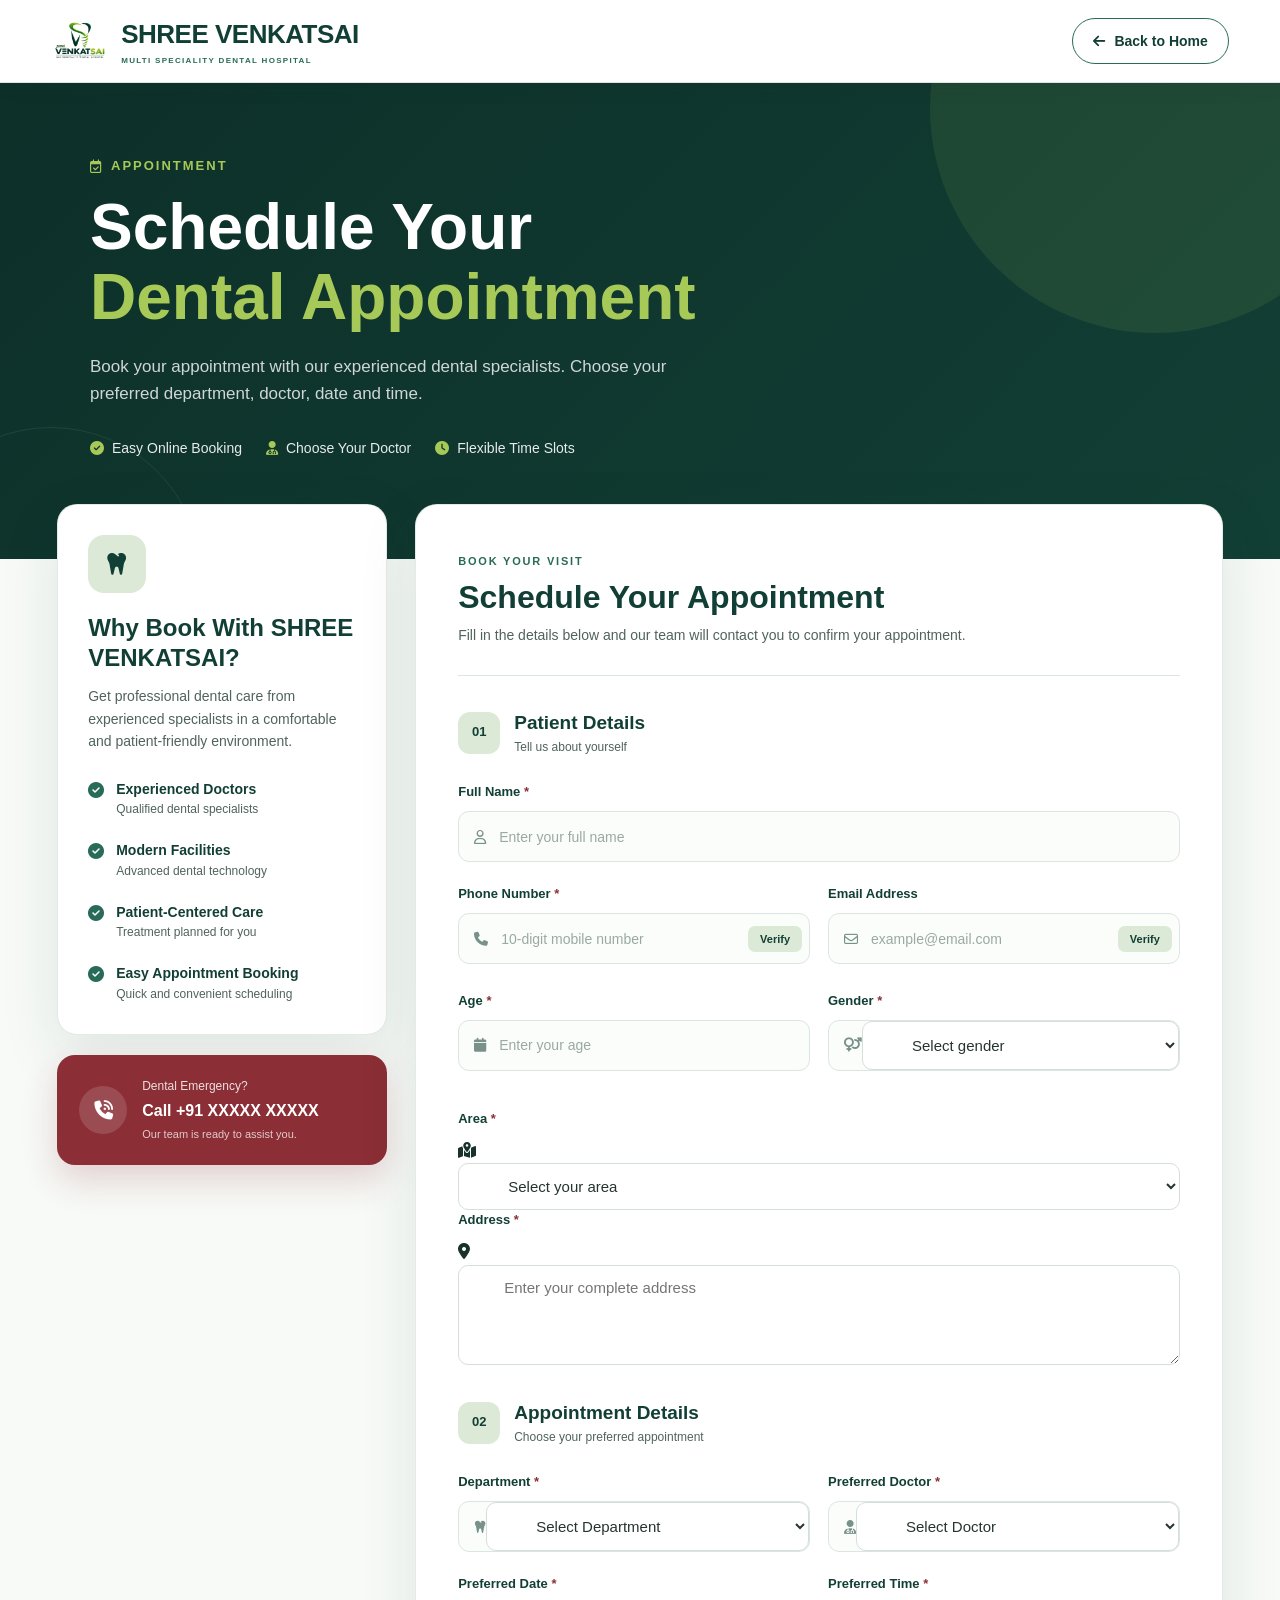
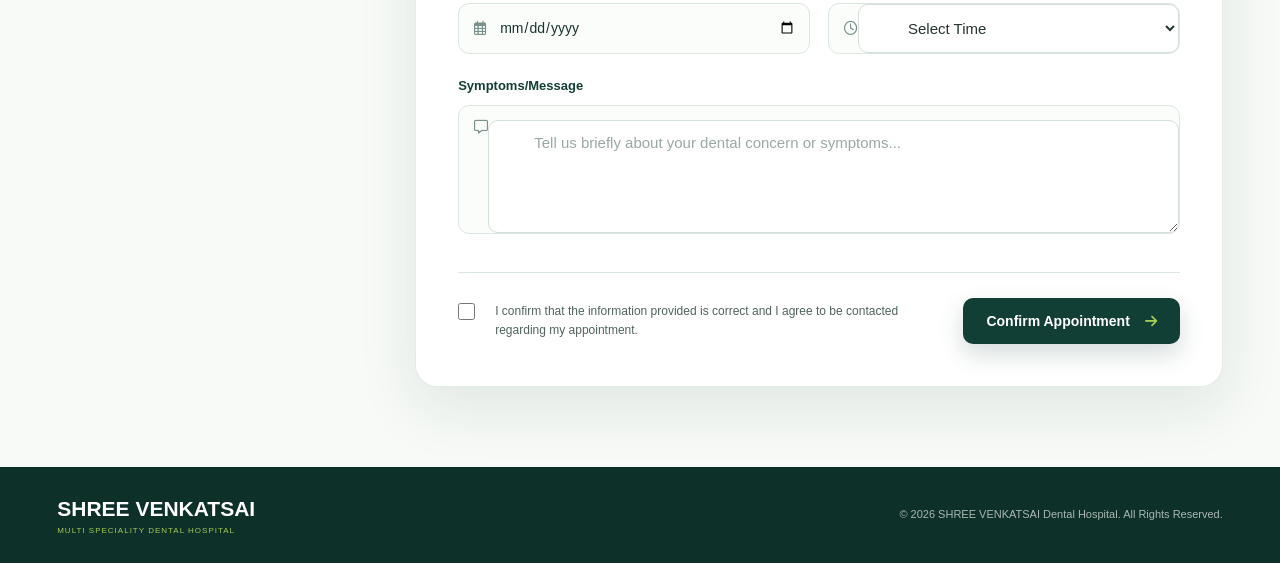
==== book-appointment/book-appointment.html @ 3d4d2334 "frontend" ====
<!DOCTYPE html>
<html lang="en">
<head>
    <meta charset="UTF-8">
    <meta name="viewport" content="width=device-width, initial-scale=1.0">

    <title>Book Appointment | SHREE VENKATSAI Dental Hospital</title>

    <link rel="stylesheet" href="book-appointment.css">

    <!-- Font Awesome -->
    <link
        rel="stylesheet"
        href="https://cdnjs.cloudflare.com/ajax/libs/font-awesome/6.5.2/css/all.min.css"
    >
</head>

<body>

    <!-- ================= HEADER ================= -->

    <header class="appointment-header">

        <div class="header-container">

            <a href="../html/index.html" class="brand">

                <img
                    src="../assets/logo.jpg"
                    alt="SHREE VENKATSAI Dental Hospital Logo"
                >

                <div class="brand-text">
                    <span>SHREE VENKATSAI</span>
                    <small>MULTI SPECIALITY DENTAL HOSPITAL</small>
                </div>

            </a>

            <a href="../html/index.html" class="back-home">
                <i class="fa-solid fa-arrow-left"></i>
                Back to Home
            </a>

        </div>

    </header>


    <!-- ================= HERO ================= -->

    <section class="appointment-hero">

        <div class="hero-content">

            <span class="hero-tag">
                <i class="fa-regular fa-calendar-check"></i>
                APPOINTMENT
            </span>

            <h1>
                Schedule Your
                <span>Dental Appointment</span>
            </h1>

            <p>
                Book your appointment with our experienced dental specialists.
                Choose your preferred department, doctor, date and time.
            </p>

            <div class="hero-features">

                <div class="hero-feature">
                    <i class="fa-solid fa-circle-check"></i>
                    <span>Easy Online Booking</span>
                </div>

                <div class="hero-feature">
                    <i class="fa-solid fa-user-doctor"></i>
                    <span>Choose Your Doctor</span>
                </div>

                <div class="hero-feature">
                    <i class="fa-solid fa-clock"></i>
                    <span>Flexible Time Slots</span>
                </div>

            </div>

        </div>

    </section>


    <!-- ================= MAIN ================= -->

    <main class="appointment-main">

        <div class="appointment-wrapper">


            <!-- LEFT INFORMATION PANEL -->

            <aside class="appointment-info">

                <div class="info-card">

                    <div class="info-icon">
                        <i class="fa-solid fa-tooth"></i>
                    </div>

                    <h2>Why Book With SHREE VENKATSAI?</h2>

                    <p>
                        Get professional dental care from experienced
                        specialists in a comfortable and patient-friendly
                        environment.
                    </p>

                    <div class="info-list">

                        <div class="info-item">
                            <i class="fa-solid fa-circle-check"></i>
                            <div>
                                <strong>Experienced Doctors</strong>
                                <span>
                                    Qualified dental specialists
                                </span>
                            </div>
                        </div>

                        <div class="info-item">
                            <i class="fa-solid fa-circle-check"></i>
                            <div>
                                <strong>Modern Facilities</strong>
                                <span>
                                    Advanced dental technology
                                </span>
                            </div>
                        </div>

                        <div class="info-item">
                            <i class="fa-solid fa-circle-check"></i>
                            <div>
                                <strong>Patient-Centered Care</strong>
                                <span>
                                    Treatment planned for you
                                </span>
                            </div>
                        </div>

                        <div class="info-item">
                            <i class="fa-solid fa-circle-check"></i>
                            <div>
                                <strong>Easy Appointment Booking</strong>
                                <span>
                                    Quick and convenient scheduling
                                </span>
                            </div>
                        </div>

                    </div>

                </div>


                <!-- Emergency -->

                <div class="emergency-card">

                    <div class="emergency-icon">
                        <i class="fa-solid fa-phone-volume"></i>
                    </div>

                    <div>
                        <span>Dental Emergency?</span>

                        <strong>
                            Call +91 XXXXX XXXXX
                        </strong>

                        <small>
                            Our team is ready to assist you.
                        </small>
                    </div>

                </div>

            </aside>


            <!-- APPOINTMENT FORM -->

            <section class="appointment-card">

                <div class="form-heading">

                    <span class="section-label">
                        BOOK YOUR VISIT
                    </span>

                    <h2>Schedule Your Appointment</h2>

                    <p>
                        Fill in the details below and our team will contact
                        you to confirm your appointment.
                    </p>

                </div>


                <form id="appointmentForm">


                    <!-- PATIENT DETAILS -->

                    <div class="form-section">

                        <div class="form-section-title">

                            <span class="number">
                                01
                            </span>

                            <div>
                                <h3>Patient Details</h3>
                                <p>Tell us about yourself</p>
                            </div>

                        </div>


                        <div class="form-grid">

                            <!-- Full Name -->

                            <div class="form-group full-width">

                                <label for="fullName">
                                    Full Name
                                    <span>*</span>
                                </label>

                                <div class="input-box">

                                    <i class="fa-regular fa-user"></i>

                                    <input
                                        type="text"
                                        id="fullName"
                                        name="fullName"
                                        placeholder="Enter your full name"
                                        required
                                    >

                                </div>

                            </div>


                            <!-- Phone -->

                            <div class="form-group">

                                <label for="phone">
                                    Phone Number
                                    <span>*</span>
                                </label>

                                <div class="input-box">

                                    <i class="fa-solid fa-phone"></i>

                                    <input
                                        type="tel"
                                        id="phone"
                                        name="phone"
                                        placeholder="10-digit mobile number"
                                        maxlength="10"
                                        required
                                    >

                                    <button
                                        type="button"
                                        class="verify-btn"
                                        id="verifyPhone"
                                    >
                                        Verify
                                    </button>

                                </div>

                                <small
                                    class="verification-message"
                                    id="phoneMessage"
                                ></small>

                            </div>


                            <!-- Email -->

                            <div class="form-group">

                                <label for="email">
                                    Email Address
                                </label>

                                <div class="input-box">

                                    <i class="fa-regular fa-envelope"></i>

                                    <input
                                        type="email"
                                        id="email"
                                        name="email"
                                        placeholder="example@email.com"
                                    >

                                    <button
                                        type="button"
                                        class="verify-btn"
                                        id="verifyEmail"
                                    >
                                        Verify
                                    </button>

                                </div>

                                <small
                                    class="verification-message"
                                    id="emailMessage"
                                ></small>

                            </div>


                            <!-- Age -->

                            <div class="form-group">

                                <label for="age">
                                    Age
                                    <span>*</span>
                                </label>

                                <div class="input-box">

                                    <i class="fa-solid fa-calendar"></i>

                                    <input
                                        type="number"
                                        id="age"
                                        name="age"
                                        min="1"
                                        max="120"
                                        placeholder="Enter your age"
                                          required
                                       
                                    >

                                </div>

                            </div>


                            <!-- Gender -->

                            <div class="form-group">

                                <label for="gender">
                                    Gender
                                    <span>*</span>
                                </label>

                                <div class="input-box select-box">

                                    <i class="fa-solid fa-venus-mars"></i>

                                    <select id="gender" name="gender" required>

                                        <option value="">
                                            Select gender
                                        </option>

                                        <option value="Male">
                                            Male
                                        </option>

                                        <option value="Female">
                                            Female
                                        </option>

                                        <option value="Other">
                                            Other
                                        </option>

                                    </select>

                                </div>

                            </div>

                        </div>

                    </div>





<!-- Area -->
<div class="form-group">
    <label for="area">
        Area <span class="required">*</span>
    </label>

    <div class="input-wrapper">
        <i class="fa-solid fa-map-location-dot"></i>

        <select id="area" name="area" required>

            <option value="">
                Select your area
            </option>

            <option value="Aland Road">
                Aland Road
            </option>

            <option value="Aiwan-E-Shahi">
                Aiwan-E-Shahi
            </option>

            <option value="Basaveshwar Colony">
                Basaveshwar Colony
            </option>

            <option value="Bhagyavanti Nagar">
                Bhagyavanti Nagar
            </option>

            <option value="Brhampur">
                Brhampur
            </option>

            <option value="Chandni Chowk">
                Chandni Chowk
            </option>

            <option value="Dargah Road">
                Dargah Road
            </option>

            <option value="GDA Layout">
                GDA Layout
            </option>

            <option value="Gulbarga University">
                Gulbarga University
            </option>

            <option value="Hagarga Road">
                Hagarga Road
            </option>

            <option value="Humnabad Road">
                Humnabad Road
            </option>

            <option value="Jagat">
                Jagat
            </option>

            <option value="Jevargi Road">
                Jevargi Road
            </option>

            <option value="Kailash Nagar">
                Kailash Nagar
            </option>

            <option value="Khadak Chowk">
                Khadak Chowk
            </option>

            <option value="Khuba Plot">
                Khuba Plot
            </option>

            <option value="Kusnoor">
                Kusnoor
            </option>

            <option value="Mahadev Nagar">
                Mahadev Nagar
            </option>

            <option value="Malkhed Road">
                Malkhed Road
            </option>

            <option value="Mominpura">
                Mominpura
            </option>

            <option value="MSK Mill Road">
                MSK Mill Road
            </option>

            <option value="Nehru Gunj">
                Nehru Gunj
            </option>

            <option value="Sedam Road">
                Sedam Road
            </option>

            <option value="Shahabad Road">
                Shahabad Road
            </option>

            <option value="Shanti Nagar">
                Shanti Nagar
            </option>

            <option value="Station Bazar">
                Station Bazar
            </option>

            <option value="Super Market">
                Super Market
            </option>

            <option value="Uday Nagar">
                Uday Nagar
            </option>

            <option value="Vidya Nagar">
                Vidya Nagar
            </option>

            <option value="Vijay Nagar">
                Vijay Nagar
            </option>

            <option value="Yadgir Road">
                Yadgir Road
            </option>

            <option value="Other">
                Other
            </option>

        </select>
    </div>
    <div class="form-group full-width other-area-group" id="otherAreaGroup" style="display: none;">
    <label for="otherArea">
        Enter Your Area <span class="required">*</span>
    </label>

    <div class="input-wrapper">
        <i class="fa-solid fa-location-dot"></i>

        <textarea
            id="otherArea"
            name="otherArea"
            rows="2"
            placeholder="Please enter your area"
        ></textarea>
    </div>
</div>
</div>

                    <!-- Address -->
<div class="form-group">
    <label for="address">
        Address <span class="required">*</span>
    </label>

    <div class="input-wrapper">
        <i class="fa-solid fa-location-dot"></i>

        <textarea
            id="address"
            name="address"
            placeholder="Enter your complete address"
            rows="3"
            required></textarea>
    </div>
</div>
<br>

                    <!-- APPOINTMENT DETAILS -->

                    <div class="form-section">

                        <div class="form-section-title">

                            <span class="number">
                                02
                            </span>

                            <div>
                                <h3>Appointment Details</h3>
                                <p>Choose your preferred appointment</p>
                            </div>

                        </div>


                        <div class="form-grid">


                            <!-- Department -->

                            <div class="form-group">

                                <label for="department">
                                    Department
                                    <span>*</span>
                                </label>

                                <div class="input-box select-box">

                                    <i class="fa-solid fa-tooth"></i>

                                    <select
                                        id="department"
                                        name="department"
                                        required
                                    >

                                        <option value="">
                                            Select Department
                                        </option>

                                        <option value="General Dentistry">
                                            General Dentistry
                                        </option>

                                        <option value="Orthodontics">
                                            Orthodontics
                                        </option>

                                        <option value="Endodontics">
                                            Endodontics
                                        </option>

                                        <option value="Periodontics">
                                            Periodontics
                                        </option>

                                        <option value="Prosthodontics">
                                            Prosthodontics
                                        </option>

                                        <option value="Pediatric Dentistry">
                                            Pediatric Dentistry
                                        </option>

                                        <option value="Oral Surgery">
                                            Oral & Maxillofacial Surgery
                                        </option>

                                        <option value="Cosmetic Dentistry">
                                            Cosmetic Dentistry
                                        </option>

                                    </select>

                                </div>

                            </div>


                            <!-- Doctor -->

                            <div class="form-group">

                                <label for="doctor">
                                    Preferred Doctor
                                    <span>*</span>
                                </label>

                                <div class="input-box select-box">

                                    <i class="fa-solid fa-user-doctor"></i>

                                    <select
                                        id="doctor"
                                        name="doctor"
                                        required
                                    >

                                        <option value="">
                                            Select Doctor
                                        </option>

                                        <option value="Dr. General">
                                            Dr. General
                                        </option>

                                        <option value="Dr. Orthodontist">
                                            Dr. Orthodontist
                                        </option>

                                        <option value="Dr. Endodontist">
                                            Dr. Endodontist
                                        </option>

                                        <option value="Dr. Prosthodontist">
                                            Dr. Prosthodontist
                                        </option>

                                    </select>

                                </div>

                            </div>


                            <!-- Date -->

                            <div class="form-group">

                                <label for="appointmentDate">
                                    Preferred Date
                                    <span>*</span>
                                </label>

                                <div class="input-box">

                                    <i class="fa-regular fa-calendar-days"></i>

                                    <input
                                        type="date"
                                        id="appointmentDate"
                                        name="appointmentDate"
                                        required
                                    >

                                </div>

                            </div>


                            <!-- Time -->

                            <div class="form-group">

                                <label for="appointmentTime">
                                    Preferred Time
                                    <span>*</span>
                                </label>

                                <div class="input-box select-box">

                                    <i class="fa-regular fa-clock"></i>

                                    <select
                                        id="appointmentTime"
                                        name="appointmentTime"
                                        required
                                    >

                                        <option value="">
                                            Select Time
                                        </option>

                                        <option value="09:00 AM">
                                            09:00 AM
                                        </option>

                                        <option value="09:30 AM">
                                            09:30 AM
                                        </option>

                                        <option value="10:00 AM">
                                            10:00 AM
                                        </option>

                                        <option value="10:30 AM">
                                            10:30 AM
                                        </option>

                                        <option value="11:00 AM">
                                            11:00 AM
                                        </option>

                                        <option value="11:30 AM">
                                            11:30 AM
                                        </option>

                                        <option value="12:00 PM">
                                            12:00 PM
                                        </option>

                                        <option value="02:00 PM">
                                            02:00 PM
                                        </option>

                                        <option value="02:30 PM">
                                            02:30 PM
                                        </option>

                                        <option value="03:00 PM">
                                            03:00 PM
                                        </option>

                                        <option value="03:30 PM">
                                            03:30 PM
                                        </option>

                                        <option value="04:00 PM">
                                            04:00 PM
                                        </option>

                                        <option value="04:30 PM">
                                            04:30 PM
                                        </option>

                                        <option value="05:00 PM">
                                            05:00 PM
                                        </option>

                                        <option value="05:30 PM">
                                            05:30 PM
                                        </option>

                                        <option value="06:00 PM">
                                            06:00 PM
                                        </option>

                                        <option value="06:30 PM">
                                            06:30 PM
                                        </option>

                                        <option value="07:00 PM">
                                            07:00 PM
                                        </option>

                                    </select>

                                </div>

                            </div>


                            <!-- Symptoms -->

                            <div class="form-group full-width">

                                <label for="symptoms">
                                   Symptoms/Message 
                                </label>

                                <div class="textarea-box">

                                    <i class="fa-regular fa-message"></i>

                                    <textarea
                                        id="symptoms"
                                        name="symptoms"
                                        rows="5"
                                        placeholder="Tell us briefly about your dental concern or symptoms..."
                                    ></textarea>

                                </div>

                            </div>

                        </div>

                    </div>


                    <!-- TERMS -->

                    <div class="form-bottom">

                        <label class="checkbox-label">

                            <input
                                type="checkbox"
                                id="terms"
                                required
                            >

                            <span class="custom-checkbox"></span>

                            <span>
                                I confirm that the information provided is
                                correct and I agree to be contacted regarding
                                my appointment.
                            </span>

                        </label>


                        <button
                            type="submit"
                            class="submit-btn"
                        >

                            <span>
                                Confirm Appointment
                            </span>

                            <i class="fa-solid fa-arrow-right"></i>

                        </button>

                    </div>

                </form>

            </section>

        </div>

    </main>


    <!-- ================= SUCCESS MODAL ================= -->

    <div
        class="success-overlay"
        id="successOverlay"
    >

        <div class="success-modal">

            <button
                class="close-modal"
                id="closeModal"
                type="button"
            >
                <i class="fa-solid fa-xmark"></i>
            </button>

            <div class="success-icon">

                <i class="fa-solid fa-check"></i>

            </div>

            <h2>Appointment Booked!</h2>

            <p>
                Your appointment request has been submitted successfully.
                Our team will contact you shortly to confirm your appointment.
            </p>

            <div class="appointment-summary">

                <div>
                    <span>Patient</span>
                    <strong id="summaryName">-</strong>
                </div>

                <div>
                    <span>Doctor</span>
                    <strong id="summaryDoctor">-</strong>
                </div>

                <div>
                    <span>Date</span>
                    <strong id="summaryDate">-</strong>
                </div>

                <div>
                    <span>Time</span>
                    <strong id="summaryTime">-</strong>
                </div>

            </div>

            <button
                type="button"
                class="book-another-btn"
                id="bookAnother"
            >
                Book Another Appointment
            </button>

            <a
                href="index.html"
                class="modal-home"
            >
                Back to Home
            </a>

        </div>

    </div>


    <!-- ================= FOOTER ================= -->

    <footer class="appointment-footer">

        <div class="footer-container">

            <div class="footer-brand">

                <strong>SHREE VENKATSAI</strong>

                <span>
                    MULTI SPECIALITY DENTAL HOSPITAL
                </span>

            </div>

            <p>
                © 2026 SHREE VENKATSAI Dental Hospital. All Rights Reserved.
            </p>

        </div>

    </footer>


    <script src="book-appointment.js"></script>

</body>
</html>
---- book-appointment/book-appointment.css ----
/* =========================================================
   ODSMART DENTAL HOSPITAL
   BOOK APPOINTMENT PAGE
   ========================================================= */

* {
    margin: 0;
    padding: 0;
    box-sizing: border-box;
}

:root {

    --dark-green: #123f35;
    --deep-green: #0d3029;
    --green: #286b58;
    --lime: #a7c957;
    --sage: #dce9d7;
    --mint: #edf5ed;

    --white: #ffffff;
    --off-white: #f7faf7;

    --text-dark: #18332c;
    --text: #50635d;
    --border: #dce6e1;

    --maroon: #8b2e35;

    --shadow:
        0 20px 60px rgba(18, 63, 53, 0.10);

    --transition: 0.3s ease;
}

html {
    scroll-behavior: smooth;
}

body {
    font-family:
        "Segoe UI",
        Arial,
        sans-serif;

    background: var(--off-white);
    color: var(--text-dark);

    line-height: 1.6;
}


/* =========================================================
   HEADER
   ========================================================= */

.appointment-header {

    background: var(--white);

    border-bottom:
        1px solid var(--border);

    position: sticky;
    top: 0;
    z-index: 1000;

    box-shadow:
        0 4px 20px rgba(18, 63, 53, 0.06);
}

.header-container {

    width: min(1200px, 92%);

    margin: auto;

    min-height: 82px;

    display: flex;

    align-items: center;

    justify-content: space-between;
}

.brand {

    display: flex;

    align-items: center;

    gap: 12px;

    text-decoration: none;

    color: var(--dark-green);
}

.brand img {

    width: 58px;
    height: 58px;

    object-fit: contain;
}

.brand-text {

    display: flex;

    flex-direction: column;
}

.brand-text span {

    font-size: 26px;

    font-weight: 800;

    letter-spacing: -0.5px;
}

.brand-text small {

    font-size: 8px;

    font-weight: 700;

    letter-spacing: 1.3px;

    color: var(--green);
}

.back-home {

    display: inline-flex;

    align-items: center;

    gap: 9px;

    padding: 11px 20px;

    border: 1px solid var(--green);

    border-radius: 30px;

    color: var(--dark-green);

    text-decoration: none;

    font-size: 14px;

    font-weight: 600;

    transition: var(--transition);
}

.back-home:hover {

    background: var(--dark-green);

    color: var(--white);

    transform: translateY(-2px);
}


/* =========================================================
   HERO
   ========================================================= */

.appointment-hero {

    background:
        linear-gradient(
            135deg,
            var(--deep-green),
            var(--dark-green)
        );

    position: relative;

    overflow: hidden;

    padding: 70px 20px 100px;

    color: var(--white);
}

.appointment-hero::before {

    content: "";

    position: absolute;

    width: 450px;
    height: 450px;

    border-radius: 50%;

    background: rgba(167, 201, 87, 0.10);

    right: -100px;
    top: -200px;
}

.appointment-hero::after {

    content: "";

    position: absolute;

    width: 300px;
    height: 300px;

    border-radius: 50%;

    border: 1px solid rgba(255,255,255,0.08);

    left: -100px;
    bottom: -170px;
}

.hero-content {

    width: min(1100px, 92%);

    margin: auto;

    position: relative;

    z-index: 2;
}

.hero-tag {

    display: inline-flex;

    align-items: center;

    gap: 8px;

    color: var(--lime);

    font-size: 13px;

    font-weight: 800;

    letter-spacing: 2px;

    margin-bottom: 15px;
}

.hero-content h1 {

    font-size: clamp(38px, 5vw, 64px);

    line-height: 1.1;

    max-width: 750px;

    margin-bottom: 20px;

    font-weight: 800;
}

.hero-content h1 span {

    color: var(--lime);

    display: block;
}

.hero-content p {

    max-width: 650px;

    font-size: 17px;

    color: rgba(255,255,255,0.80);

    margin-bottom: 30px;
}

.hero-features {

    display: flex;

    flex-wrap: wrap;

    gap: 24px;
}

.hero-feature {

    display: flex;

    align-items: center;

    gap: 8px;

    font-size: 14px;

    color: rgba(255,255,255,0.90);
}

.hero-feature i {

    color: var(--lime);
}


/* =========================================================
   MAIN
   ========================================================= */

.appointment-main {

    padding: 0 20px 80px;
}

.appointment-wrapper {

    width: min(1180px, 94%);

    margin: -55px auto 0;

    position: relative;

    z-index: 10;

    display: grid;

    grid-template-columns: 330px 1fr;

    gap: 28px;

    align-items: start;
}


/* =========================================================
   LEFT INFORMATION
   ========================================================= */

.appointment-info {

    display: flex;

    flex-direction: column;

    gap: 20px;
}

.info-card {

    background: var(--white);

    border-radius: 20px;

    padding: 30px;

    box-shadow: var(--shadow);

    border: 1px solid rgba(220,230,225,0.8);
}

.info-icon {

    width: 58px;
    height: 58px;

    border-radius: 16px;

    display: flex;

    align-items: center;

    justify-content: center;

    background: var(--sage);

    color: var(--dark-green);

    font-size: 25px;

    margin-bottom: 20px;
}

.info-card h2 {

    font-size: 24px;

    line-height: 1.25;

    margin-bottom: 12px;

    color: var(--dark-green);
}

.info-card > p {

    font-size: 14px;

    color: var(--text);

    margin-bottom: 25px;
}

.info-list {

    display: flex;

    flex-direction: column;

    gap: 20px;
}

.info-item {

    display: flex;

    gap: 12px;

    align-items: flex-start;
}

.info-item > i {

    color: var(--green);

    margin-top: 4px;
}

.info-item div {

    display: flex;

    flex-direction: column;
}

.info-item strong {

    font-size: 14px;

    color: var(--dark-green);
}

.info-item span {

    font-size: 12px;

    color: var(--text);
}


/* =========================================================
   EMERGENCY
   ========================================================= */

.emergency-card {

    background: var(--maroon);

    color: var(--white);

    border-radius: 18px;

    padding: 22px;

    display: flex;

    align-items: center;

    gap: 15px;

    box-shadow:
        0 15px 35px rgba(139,46,53,0.20);
}

.emergency-icon {

    width: 48px;
    height: 48px;

    border-radius: 50%;

    background: rgba(255,255,255,0.14);

    display: flex;

    align-items: center;

    justify-content: center;

    font-size: 19px;

    flex-shrink: 0;
}

.emergency-card > div:last-child {

    display: flex;

    flex-direction: column;
}

.emergency-card span {

    font-size: 12px;

    opacity: 0.85;
}

.emergency-card strong {

    font-size: 16px;

    margin: 2px 0;
}

.emergency-card small {

    font-size: 11px;

    opacity: 0.75;
}


/* =========================================================
   APPOINTMENT CARD
   ========================================================= */

.appointment-card {

    background: var(--white);

    border-radius: 22px;

    padding: 42px;

    box-shadow: var(--shadow);

    border: 1px solid rgba(220,230,225,0.8);
}

.form-heading {

    border-bottom:
        1px solid var(--border);

    padding-bottom: 28px;

    margin-bottom: 32px;
}

.section-label {

    display: inline-block;

    color: var(--green);

    font-size: 11px;

    font-weight: 800;

    letter-spacing: 1.8px;

    margin-bottom: 7px;
}

.form-heading h2 {

    color: var(--dark-green);

    font-size: 32px;

    line-height: 1.2;

    margin-bottom: 8px;
}

.form-heading p {

    color: var(--text);

    font-size: 14px;
}


/* =========================================================
   FORM SECTION
   ========================================================= */

.form-section {

    margin-bottom: 38px;
}

.form-section-title {

    display: flex;

    align-items: center;

    gap: 14px;

    margin-bottom: 25px;
}

.number {

    width: 42px;
    height: 42px;

    display: flex;

    align-items: center;

    justify-content: center;

    border-radius: 12px;

    background: var(--sage);

    color: var(--dark-green);

    font-size: 13px;

    font-weight: 800;
}

.form-section-title h3 {

    font-size: 19px;

    color: var(--dark-green);
}

.form-section-title p {

    color: var(--text);

    font-size: 12px;
}

.form-grid {

    display: grid;

    grid-template-columns:
        repeat(2, minmax(0, 1fr));

    gap: 22px 18px;
}

.form-group {

    min-width: 0;
}

.full-width {

    grid-column: 1 / -1;
}

.form-group label {

    display: block;

    margin-bottom: 8px;

    color: var(--dark-green);

    font-size: 13px;

    font-weight: 700;
}

.form-group label span {

    color: var(--maroon);
}

.input-box,
.textarea-box {

    width: 100%;

    min-height: 51px;

    border: 1px solid var(--border);

    border-radius: 11px;

    background: #fbfdfb;

    display: flex;

    align-items: center;

    transition: var(--transition);
}

.input-box:focus-within,
.textarea-box:focus-within {

    border-color: var(--green);

    background: var(--white);

    box-shadow:
        0 0 0 4px rgba(40,107,88,0.08);
}

.input-box > i,
.textarea-box > i {

    margin-left: 15px;

    color: #78918a;

    font-size: 14px;
}

.input-box input,
.input-box select,
.textarea-box textarea {

    width: 100%;

    border: none;

    outline: none;

    background: transparent;

    color: var(--text-dark);

    font-family: inherit;

    font-size: 14px;
}

.input-box input,
.input-box select {

    height: 49px;

    padding: 0 13px;
}

.input-box input::placeholder,
.textarea-box textarea::placeholder {

    color: #9aa9a4;
}

.select-box select {

    cursor: pointer;

    appearance: auto;
}

.textarea-box {

    align-items: flex-start;

    padding-top: 14px;
}

.textarea-box textarea {

    min-height: 110px;

    resize: vertical;

    padding: 0 14px;
}

.verify-btn {

    border: none;

    background: var(--sage);

    color: var(--dark-green);

    padding: 7px 12px;

    margin-right: 7px;

    border-radius: 7px;

    font-size: 11px;

    font-weight: 700;

    cursor: pointer;

    transition: var(--transition);

    flex-shrink: 0;
}

.verify-btn:hover {

    background: var(--green);

    color: var(--white);
}

.verification-message {

    display: block;

    margin-top: 5px;

    font-size: 11px;

    color: var(--green);
}


/* =========================================================
   BOTTOM
   ========================================================= */

.form-bottom {

    border-top:
        1px solid var(--border);

    padding-top: 25px;

    display: flex;

    justify-content: space-between;

    align-items: center;

    gap: 20px;
}

.checkbox-label {

    display: flex;

    align-items: flex-start;

    gap: 10px;

    max-width: 570px;

    font-size: 12px;

    color: var(--text);

    cursor: pointer;
}

.checkbox-label input {

    width: 17px;
    height: 17px;

    margin-top: 1px;

    accent-color: var(--green);

    flex-shrink: 0;
}

.submit-btn {

    border: none;

    background: var(--dark-green);

    color: var(--white);

    padding: 15px 23px;

    border-radius: 10px;

    display: inline-flex;

    align-items: center;

    gap: 15px;

    font-size: 14px;

    font-weight: 700;

    cursor: pointer;

    white-space: nowrap;

    transition: var(--transition);

    box-shadow:
        0 10px 25px rgba(18,63,53,0.18);
}

.submit-btn:hover {

    background: var(--green);

    transform: translateY(-2px);

    box-shadow:
        0 15px 30px rgba(18,63,53,0.22);
}

.submit-btn i {

    color: var(--lime);
}


/* =========================================================
   SUCCESS MODAL
   ========================================================= */

.success-overlay {

    position: fixed;

    inset: 0;

    background: rgba(8, 31, 26, 0.65);

    backdrop-filter: blur(7px);

    display: none;

    align-items: center;

    justify-content: center;

    padding: 20px;

    z-index: 5000;
}

.success-overlay.active {

    display: flex;
}

.success-modal {

    width: min(500px, 100%);

    background: var(--white);

    border-radius: 24px;

    padding: 40px;

    text-align: center;

    position: relative;

    box-shadow:
        0 30px 80px rgba(0,0,0,0.25);

    animation:
        modalIn 0.35s ease;
}

@keyframes modalIn {

    from {
        opacity: 0;
        transform: translateY(20px) scale(0.97);
    }

    to {
        opacity: 1;
        transform: translateY(0) scale(1);
    }
}

.close-modal {

    position: absolute;

    top: 15px;
    right: 15px;

    width: 35px;
    height: 35px;

    border: none;

    background: var(--mint);

    color: var(--dark-green);

    border-radius: 50%;

    cursor: pointer;
}

.success-icon {

    width: 75px;
    height: 75px;

    margin: 0 auto 20px;

    border-radius: 50%;

    display: flex;

    align-items: center;

    justify-content: center;

    background: var(--sage);

    color: var(--green);

    font-size: 32px;
}

.success-modal h2 {

    color: var(--dark-green);

    font-size: 28px;

    margin-bottom: 10px;
}

.success-modal > p {

    color: var(--text);

    font-size: 14px;

    margin-bottom: 25px;
}

.appointment-summary {

    display: grid;

    grid-template-columns: 1fr 1fr;

    gap: 10px;

    text-align: left;

    margin-bottom: 25px;
}

.appointment-summary div {

    background: var(--mint);

    padding: 12px;

    border-radius: 9px;

    display: flex;

    flex-direction: column;
}

.appointment-summary span {

    font-size: 10px;

    color: var(--text);
}

.appointment-summary strong {

    font-size: 13px;

    color: var(--dark-green);
}

.book-another-btn {

    width: 100%;

    border: none;

    background: var(--dark-green);

    color: var(--white);

    padding: 13px;

    border-radius: 9px;

    font-weight: 700;

    cursor: pointer;

    transition: var(--transition);
}

.book-another-btn:hover {

    background: var(--green);
}

.modal-home {

    display: inline-block;

    margin-top: 15px;

    color: var(--green);

    text-decoration: none;

    font-size: 13px;

    font-weight: 700;
}


/* =========================================================
   FOOTER
   ========================================================= */

.appointment-footer {

    background: var(--deep-green);

    color: var(--white);

    padding: 25px 20px;
}

.footer-container {

    width: min(1180px, 94%);

    margin: auto;

    display: flex;

    align-items: center;

    justify-content: space-between;

    gap: 20px;
}

.footer-brand {

    display: flex;

    flex-direction: column;
}

.footer-brand strong {

    font-size: 21px;
}

.footer-brand span {

    font-size: 8px;

    letter-spacing: 1px;

    color: var(--lime);
}

.footer-container p {

    font-size: 11px;

    color: rgba(255,255,255,0.65);
}


/* =========================================================
   RESPONSIVE
   ========================================================= */

@media (max-width: 1000px) {

    .appointment-wrapper {

        grid-template-columns: 1fr;
    }

    .appointment-info {

        display: grid;

        grid-template-columns: 1fr 1fr;
    }

    .emergency-card {

        height: 100%;
    }
}


@media (max-width: 700px) {

    .header-container {

        min-height: 70px;
    }

    .brand img {

        width: 48px;
        height: 48px;
    }

    .brand-text span {

        font-size: 21px;
    }

    .brand-text small {

        font-size: 6px;
    }

    .back-home {

        padding: 9px 12px;

        font-size: 12px;
    }

    .back-home i {

        display: none;
    }

    .appointment-hero {

        padding: 50px 15px 90px;
    }

    .hero-content {

        width: 94%;
    }

    .hero-content h1 {

        font-size: 38px;
    }

    .hero-content p {

        font-size: 14px;
    }

    .hero-features {

        flex-direction: column;

        gap: 12px;
    }

    .appointment-main {

        padding: 0 12px 50px;
    }

    .appointment-wrapper {

        width: 100%;

        margin-top: -45px;
    }

    .appointment-info {

        grid-template-columns: 1fr;
    }

    .appointment-card {

        padding: 25px 18px;

        border-radius: 17px;
    }

    .form-heading h2 {

        font-size: 26px;
    }

    .form-grid {

        grid-template-columns: 1fr;

        gap: 18px;
    }

    .full-width {

        grid-column: auto;
    }

    .form-bottom {

        flex-direction: column;

        align-items: stretch;
    }

    .submit-btn {

        width: 100%;

        justify-content: center;
    }

    .footer-container {

        flex-direction: column;

        text-align: center;
    }
}


@media (max-width: 450px) {

    .brand-text small {

        display: none;
    }

    .back-home {

        padding: 8px 10px;
    }

    .appointment-hero {

        padding-top: 40px;
    }

    .hero-content h1 {

        font-size: 32px;
    }

    .info-card {

        padding: 23px;
    }

    .appointment-summary {

        grid-template-columns: 1fr;
    }

    .success-modal {

        padding: 30px 20px;
    }
}

/* ========================================
   ADDRESS & AREA FIELDS
======================================== */

.form-group textarea,
.form-group select {
    width: 100%;
    border: 1px solid #d5dfd9;
    border-radius: 10px;
    padding: 13px 15px 13px 45px;
    font-size: 15px;
    font-family: inherit;
    background: #ffffff;
    color: #26352e;
    outline: none;
    transition: all 0.3s ease;
}

.form-group textarea {
    min-height: 100px;
    resize: vertical;
}

.form-group textarea:focus,
.form-group select:focus {
    border-color: #3f7659;
    box-shadow: 0 0 0 3px rgba(63, 118, 89, 0.10);
}

.form-group select {
    cursor: pointer;
}

.required {
    color: #a64242;
}
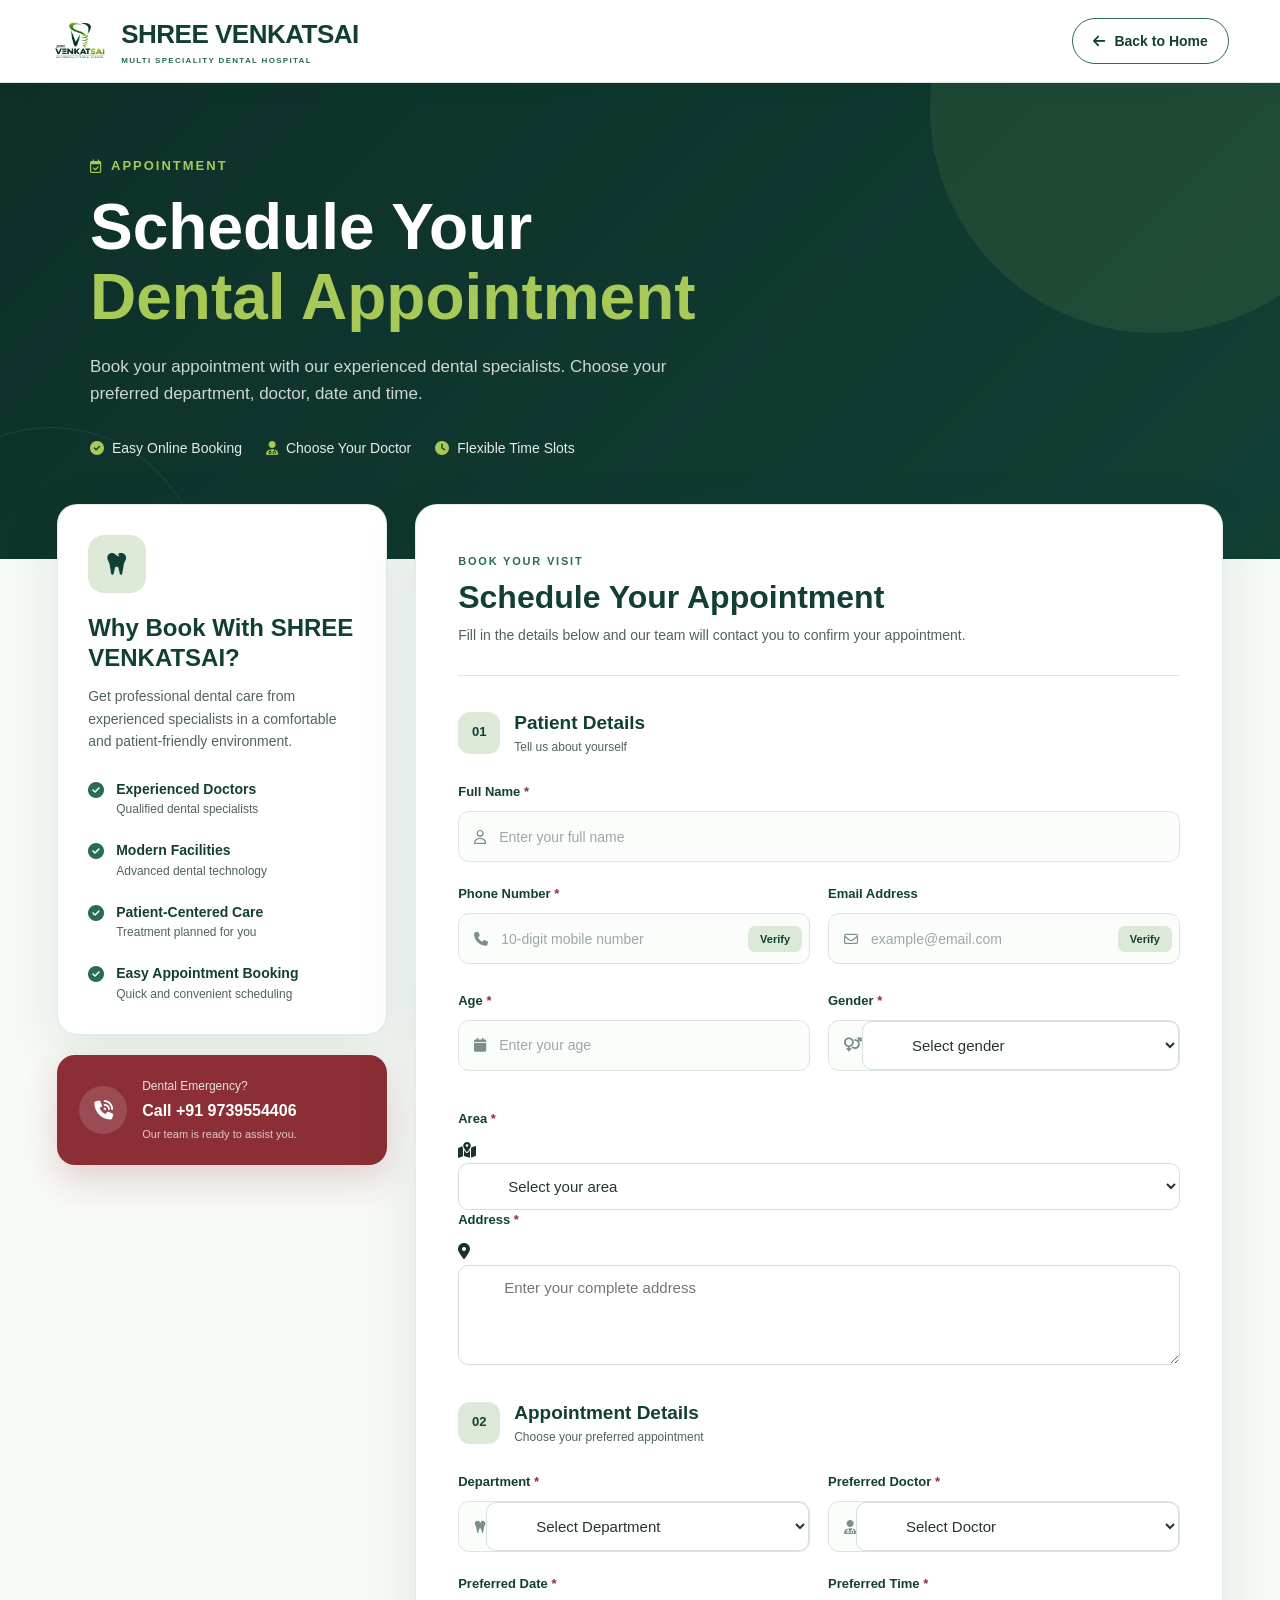
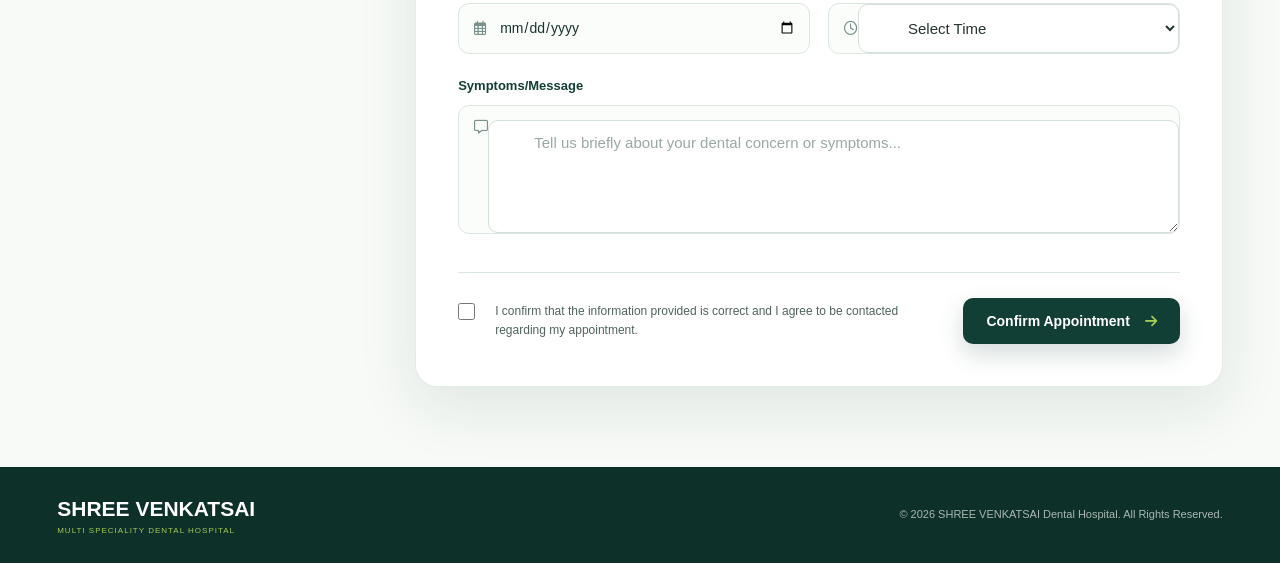
==== commit 78de1aeb: "frontend updated" ====
--- a/book-appointment/book-appointment.html
+++ b/book-appointment/book-appointment.html
@@ -177,7 +177,7 @@
                         <span>Dental Emergency?</span>
 
                         <strong>
-                            Call +91 XXXXX XXXXX
+                            Call +91 9739554406
                         </strong>
 
                         <small>
@@ -986,7 +986,7 @@
             </button>
 
             <a
-                href="index.html"
+                href="../html/index.html"
                 class="modal-home"
             >
                 Back to Home
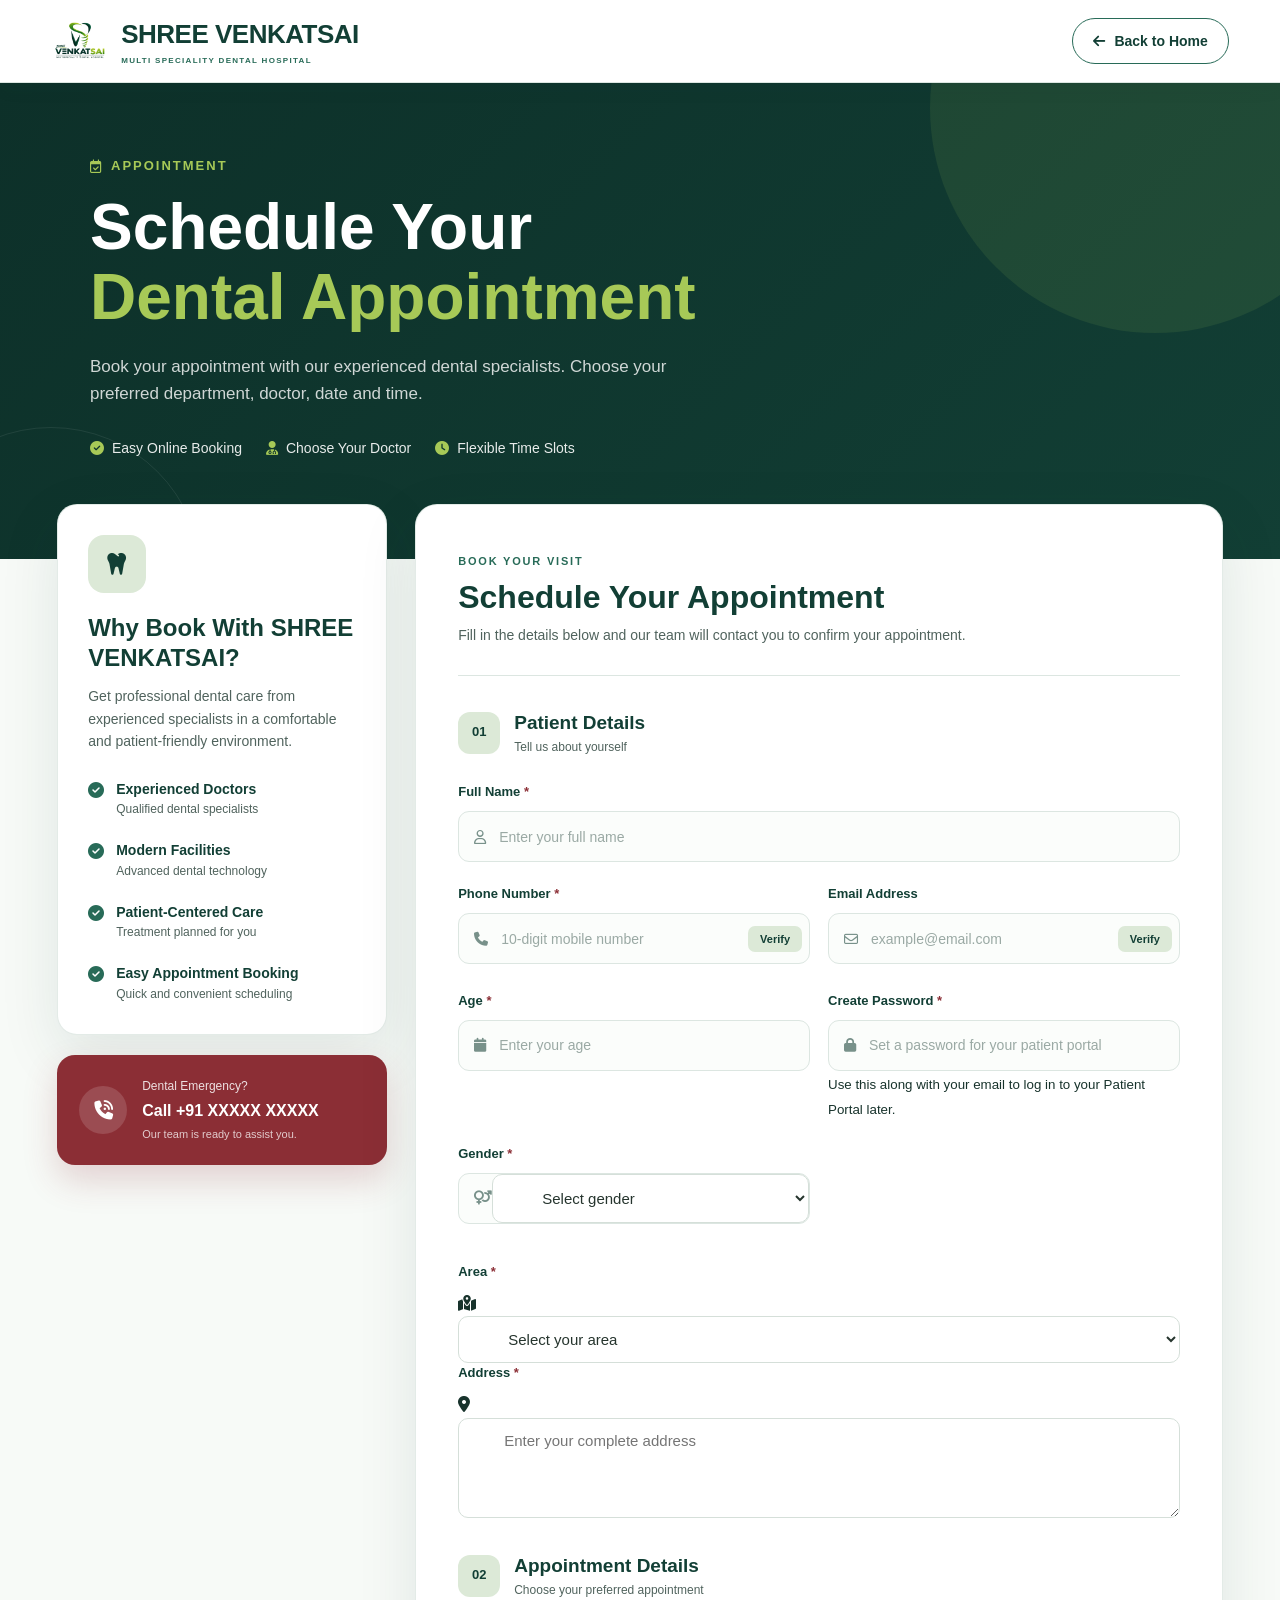
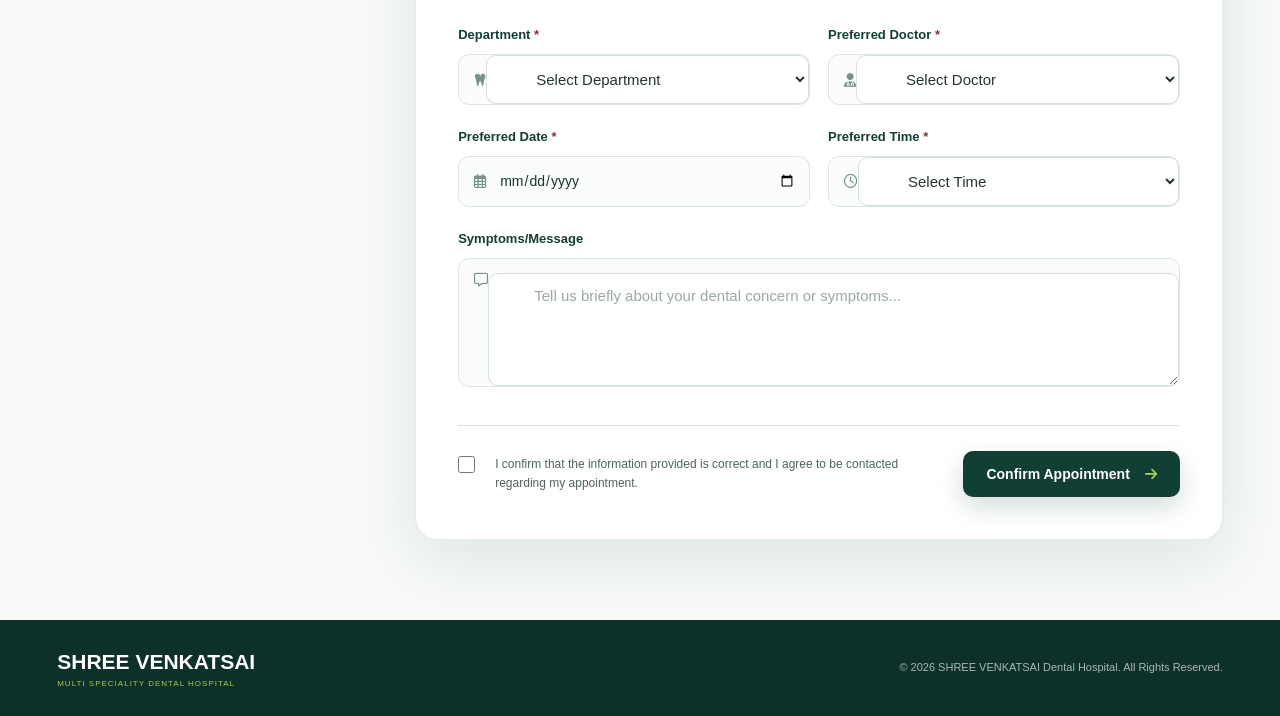
==== commit e9bb6768: "Add backend files and connect frontend to backend" ====
--- a/book-appointment/book-appointment.html
+++ b/book-appointment/book-appointment.html
@@ -1,4 +1,3 @@
-
 <!DOCTYPE html>
 <html lang="en">
 <head>
@@ -177,7 +176,7 @@
                         <span>Dental Emergency?</span>
 
                         <strong>
-                            Call +91 9739554406
+                            Call +91 XXXXX XXXXX
                         </strong>
 
                         <small>
@@ -364,7 +363,36 @@
 
                             </div>
 
-
+                            <!-- Password -->
+
+                            <div class="form-group">
+
+                                <label for="password">
+                                    Create Password
+                                    <span>*</span>
+                                </label>
+
+                                <div class="input-box">
+
+                                    <i class="fa-solid fa-lock"></i>
+
+                                    <input
+                                        type="password"
+                                        id="password"
+                                        name="password"
+                                        placeholder="Set a password for your patient portal"
+                                        minlength="6"
+                                        required
+                                    >
+
+                                </div>
+
+                                <small>
+                                    Use this along with your email to log in to your Patient
+                                    Portal later.
+                                </small>
+
+                            </div>
                             <!-- Gender -->
 
                             <div class="form-group">
@@ -636,38 +664,6 @@
                                             Select Department
                                         </option>
 
-                                        <option value="General Dentistry">
-                                            General Dentistry
-                                        </option>
-
-                                        <option value="Orthodontics">
-                                            Orthodontics
-                                        </option>
-
-                                        <option value="Endodontics">
-                                            Endodontics
-                                        </option>
-
-                                        <option value="Periodontics">
-                                            Periodontics
-                                        </option>
-
-                                        <option value="Prosthodontics">
-                                            Prosthodontics
-                                        </option>
-
-                                        <option value="Pediatric Dentistry">
-                                            Pediatric Dentistry
-                                        </option>
-
-                                        <option value="Oral Surgery">
-                                            Oral & Maxillofacial Surgery
-                                        </option>
-
-                                        <option value="Cosmetic Dentistry">
-                                            Cosmetic Dentistry
-                                        </option>
-
                                     </select>
 
                                 </div>
@@ -696,22 +692,6 @@
 
                                         <option value="">
                                             Select Doctor
-                                        </option>
-
-                                        <option value="Dr. General">
-                                            Dr. General
-                                        </option>
-
-                                        <option value="Dr. Orthodontist">
-                                            Dr. Orthodontist
-                                        </option>
-
-                                        <option value="Dr. Endodontist">
-                                            Dr. Endodontist
-                                        </option>
-
-                                        <option value="Dr. Prosthodontist">
-                                            Dr. Prosthodontist
                                         </option>
 
                                     </select>
@@ -986,7 +966,7 @@
             </button>
 
             <a
-                href="../html/index.html"
+                href="index.html"
                 class="modal-home"
             >
                 Back to Home
@@ -1025,5 +1005,4 @@
     <script src="book-appointment.js"></script>
 
 </body>
-</html>
-
+</html>
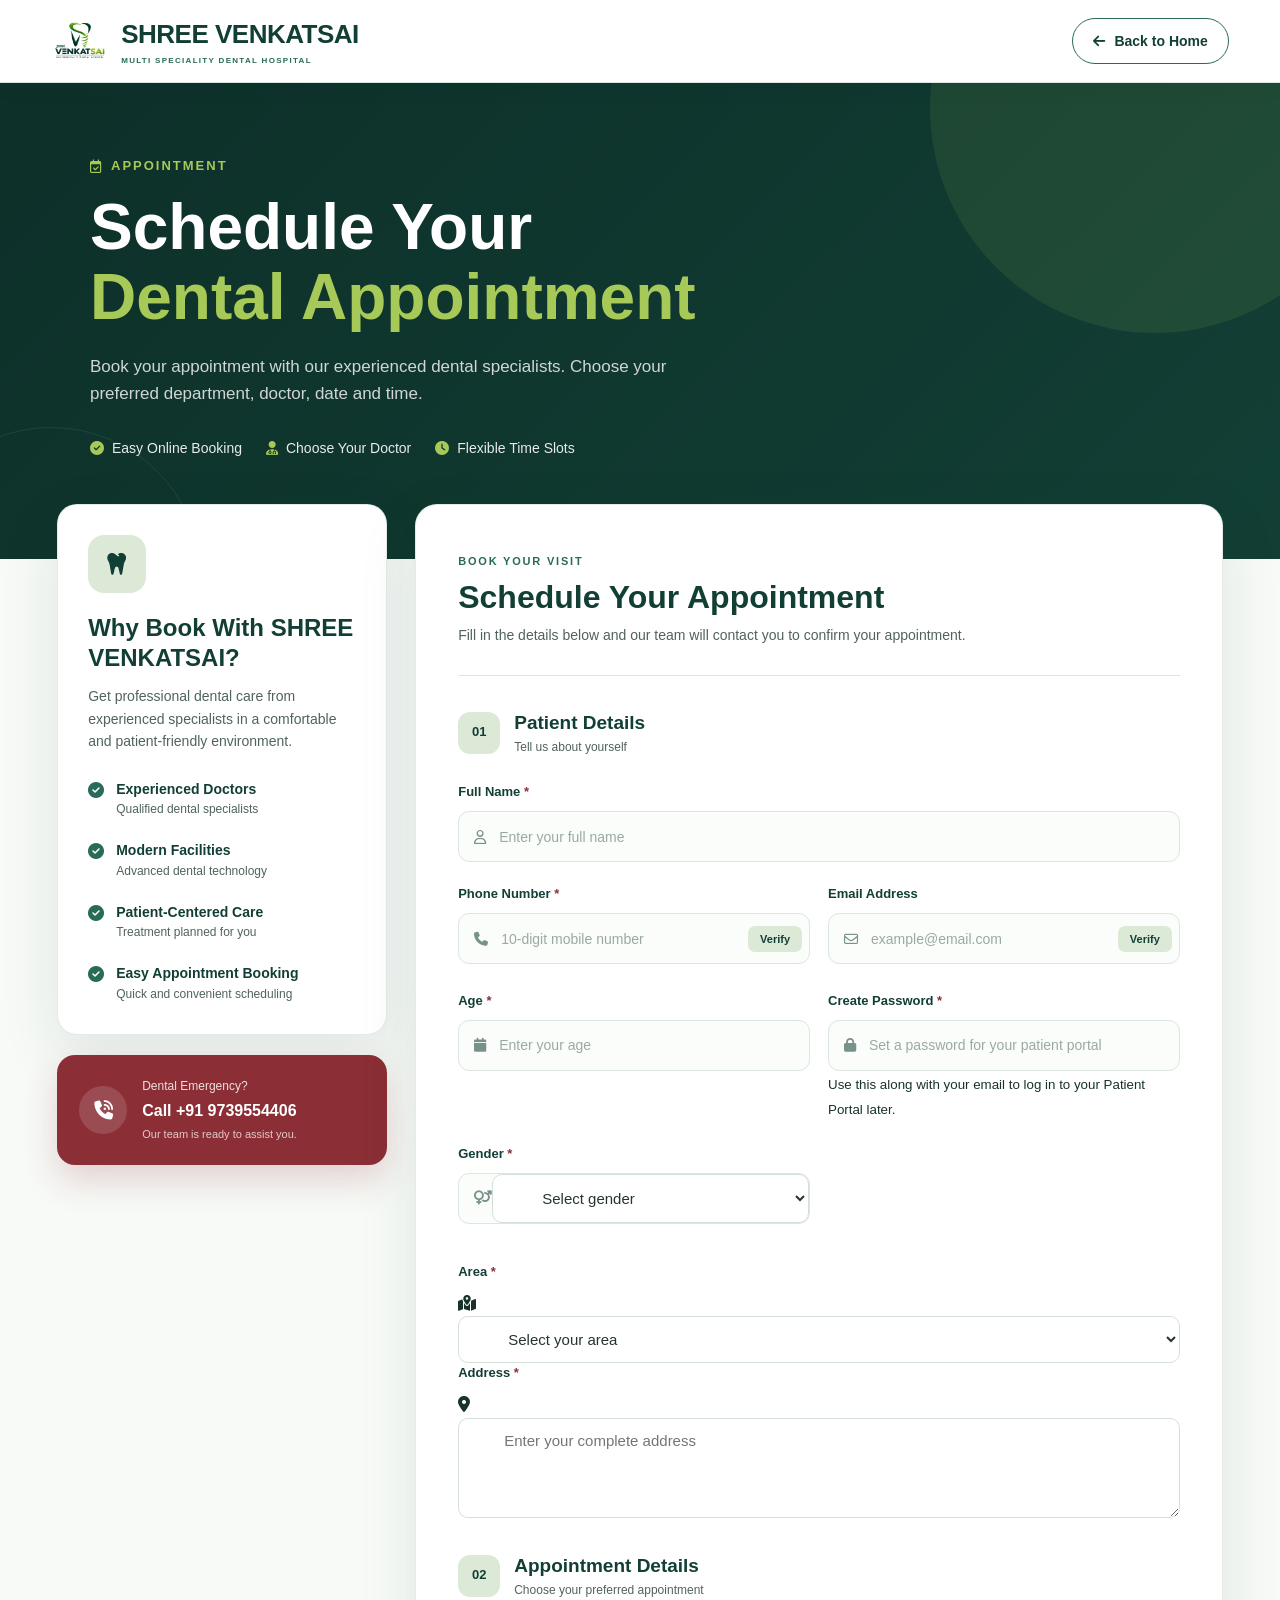
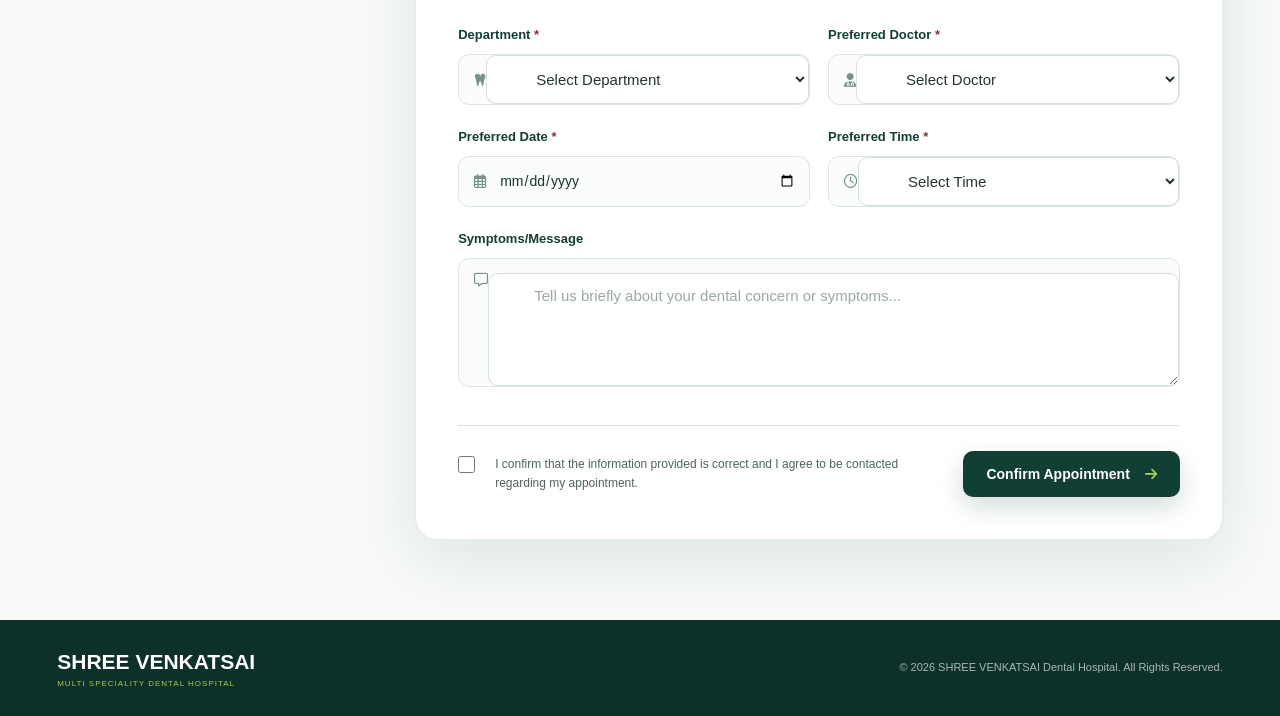
==== commit 561b69e7: "Resolve merge conflicts: backend fixes + updated frontend" ====
--- a/book-appointment/book-appointment.html
+++ b/book-appointment/book-appointment.html
@@ -176,7 +176,7 @@
                         <span>Dental Emergency?</span>
 
                         <strong>
-                            Call +91 XXXXX XXXXX
+                            Call +91 9739554406
                         </strong>
 
                         <small>
@@ -966,7 +966,7 @@
             </button>
 
             <a
-                href="index.html"
+                href="../html/index.html"
                 class="modal-home"
             >
                 Back to Home
